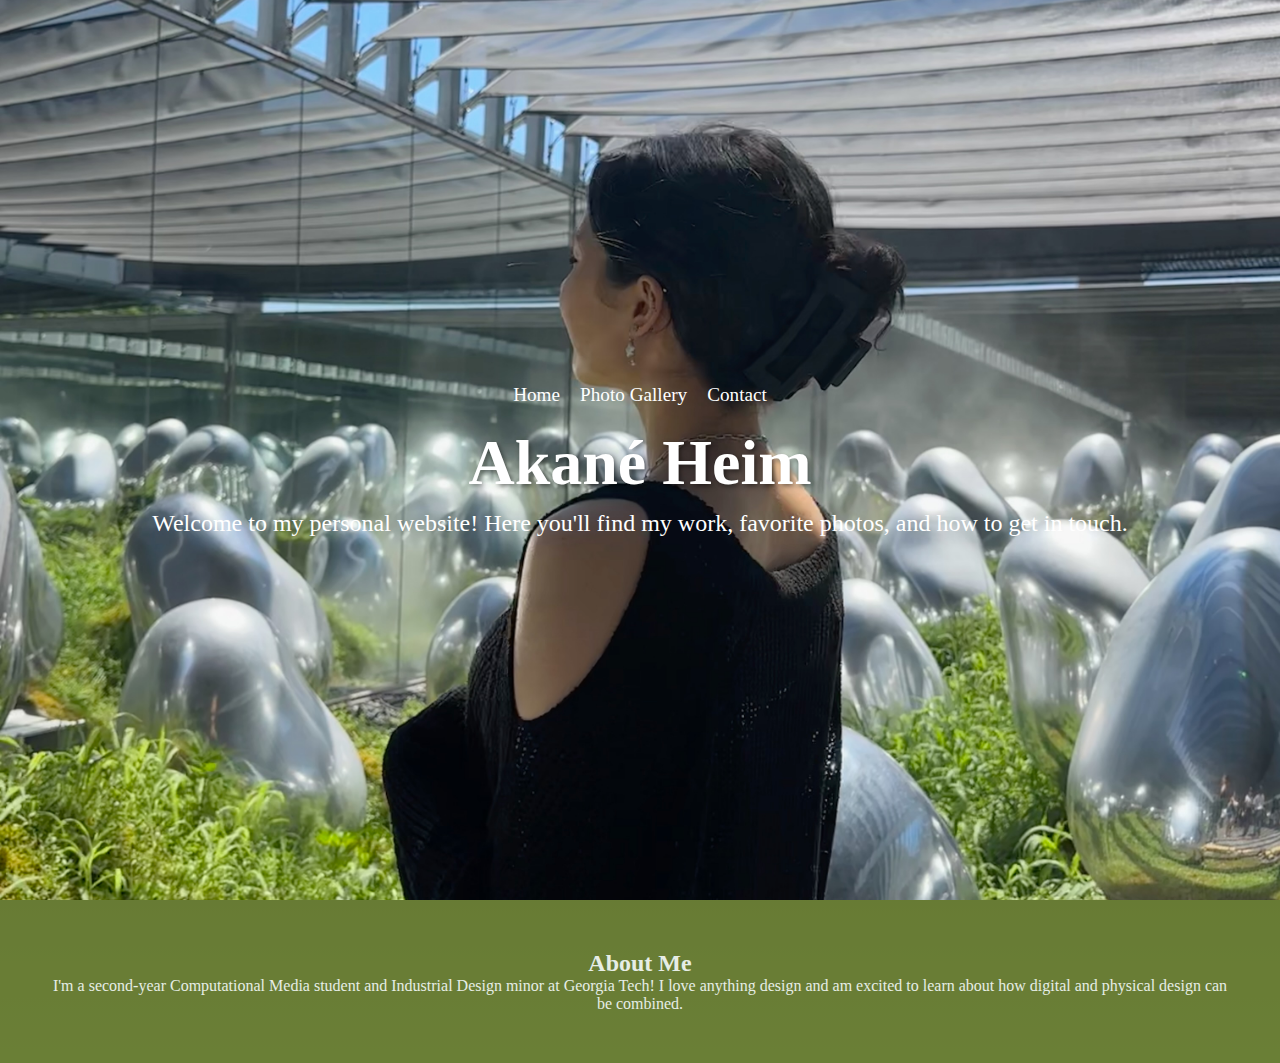
==== pages/home/index.html @ c7efa247 "make new folders" ====
<!DOCTYPE html>
<html lang="en">
<head>
    <meta charset="UTF-8">
    <meta name="viewport" content="width=device-width, initial-scale=1.0">
    <title>Akané's Website</title>
    <link rel="stylesheet" href="../../styles.css">
</head>
<body>
    <header class="header home-header"> <!-- Added "home-header" class here -->
        <nav class="navbar">
            <ul>
                <li><a href="index.html">Home</a></li>
                <li><a href="../gallery/gallery.html">Photo Gallery</a></li>
                <li><a href="../contact.html">Contact</a></li>
            </ul>
        </nav>
        <div class="intro">
            <h1>Akané Heim</h1>
            <p>Welcome to my personal website! Here you'll find my work, favorite photos, and how to get in touch.</p>
        </div>
    </header>

    <section class="banner">
        <h2>About Me</h2>
        <p>I'm a second-year Computational Media student and Industrial Design minor at Georgia Tech! I love anything design 
            and am excited to learn about how digital and physical design can be combined.</p>
    </section>
</body>
</html>
---- styles.css ----
/* Global Styles */
* {
    margin: 0;
    padding: 0;
    box-sizing: border-box;
}

body {
    font-family: Baskerville, "Baskerville Old Face";
    background: linear-gradient(to bottom, #556F44, #95BF74);
    color: #fff;
}

.header {
    height: 100vh;
    display: flex;
    flex-direction: column;
    justify-content: center;
    align-items: center;
    text-align: center;
    color: white;
}

/* Specific Background Image for the Home Page */
.home-header {
    background: url('IMG_3566.jpeg') no-repeat center center;
    background-size: cover;
}

.gallery-header {
    background: url('background.jpeg') no-repeat center center;
    background-size: cover;
}

.contact-header {
    background: url('background.jpeg') no-repeat center center;
    background-size: cover;
}

/* Navbar */
.navbar ul {
    list-style: none;
    display: flex;
    gap: 20px;
    padding: 20px;
}

.navbar a {
    text-decoration: none;
    color: white;
    font-size: 1.2rem;
}

.navbar a:hover {
    color: #A7CDBD
}

/* Intro Section on Home Page */
.intro h1 {
    font-size: 4rem;
    margin-bottom: 10px;
    text-shadow: 2px 2px 5px rgba(0, 0, 0, 0.5);
}

.intro p {
    font-size: 1.5rem;
}

.banner {
    background-color: rgba(88, 100, 29, 0.7); /* Emerald green with opacity */
    padding: 50px;
    text-align: center;
    color: #e6ede6;
}

/* Gallery */
.gallery {
    padding: 50px;
    text-align: center;
}

.gallery .image-container {
    display: flex;
    justify-content: space-around;
    flex-wrap: wrap;
}

.gallery img {
     width: 300px;
    height: auto;
    margin: 10px;
    border-radius: 10px;
    box-shadow: 0 4px 8px rgba(0, 0, 0, 0.2);
    object-fit: cover;
}

/* Contact Form */
.contact-form {
    padding: 50px;
    background-color: rgba(163, 180, 162, 0.7);
    text-align: center;
}

.contact-form form {
    display: inline-block;
    text-align: left;
}

.contact-form input, .contact-form textarea {
    width: 100%;
    padding: 10px;
    margin-bottom: 10px;
    border: none;
    border-radius: 5px;
}

.contact-form button {
    background-color: #BFB59E;
    color: white;
    padding: 10px 20px;
    border: none;
    border-radius: 5px;
    cursor: pointer;
}

.contact-form button:hover {
    background-color: #cc3333;
}
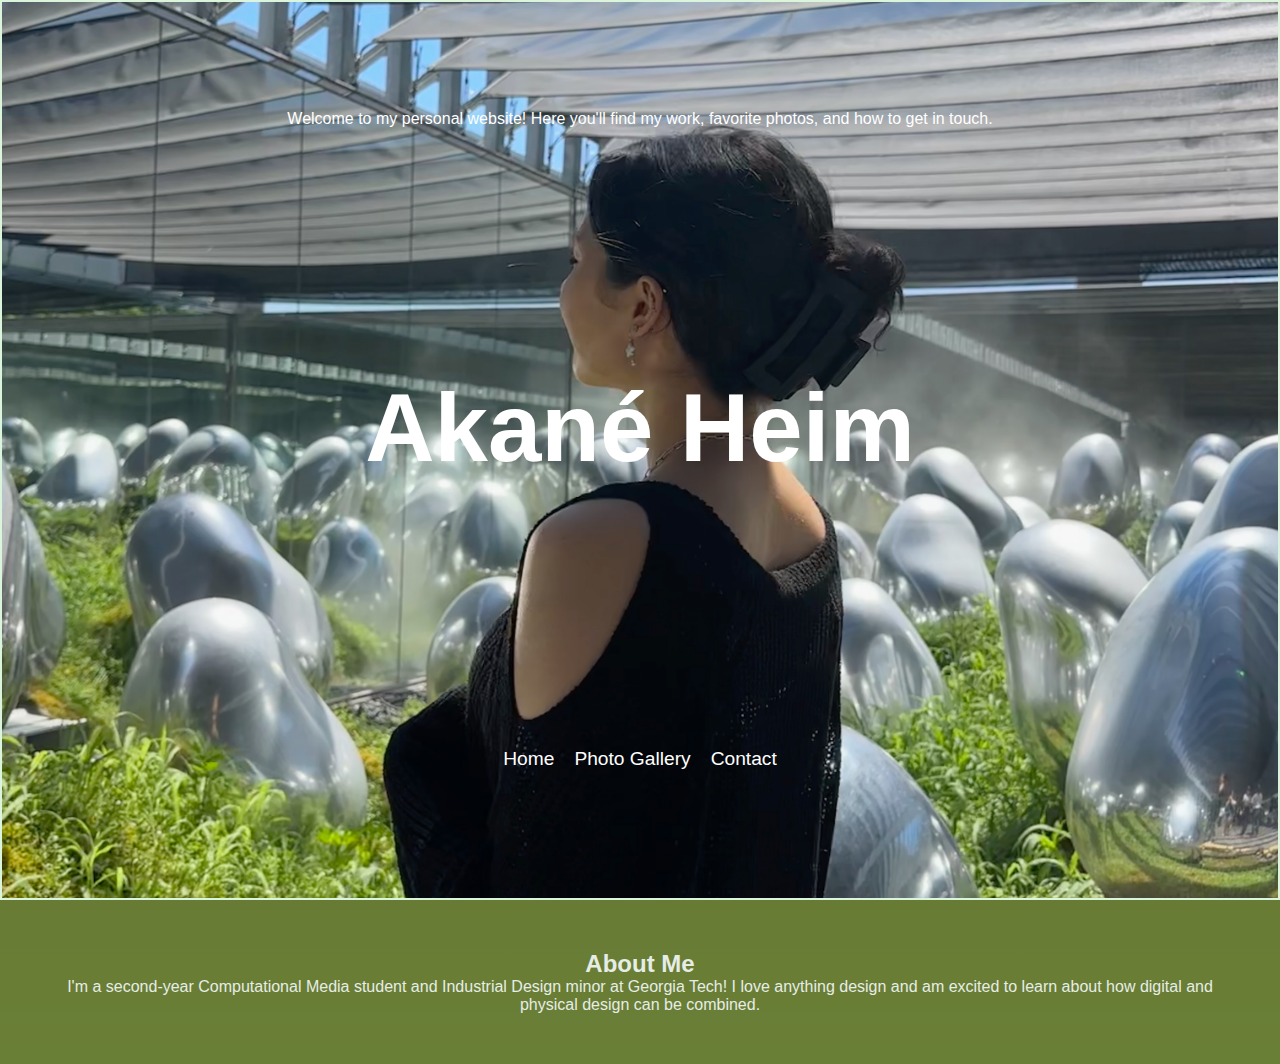
==== commit 549dd607: "some changes" ====
--- a/pages/home/index.html
+++ b/pages/home/index.html
@@ -6,8 +6,12 @@
     <title>Akané's Website</title>
     <link rel="stylesheet" href="../../styles.css">
 </head>
-<body>
-    <header class="header home-header"> <!-- Added "home-header" class here -->
+<body>   
+    <header class="header background-container">
+        <p>Welcome to my personal website! Here you'll find my work, favorite photos, and how to get in touch.</p>
+        <div class="name-container">
+            <h1 class="sliding-name">Akané Heim</h1>
+        </div> 
         <nav class="navbar">
             <ul>
                 <li><a href="index.html">Home</a></li>
@@ -15,10 +19,6 @@
                 <li><a href="../contact.html">Contact</a></li>
             </ul>
         </nav>
-        <div class="intro">
-            <h1>Akané Heim</h1>
-            <p>Welcome to my personal website! Here you'll find my work, favorite photos, and how to get in touch.</p>
-        </div>
     </header>
 
     <section class="banner">
--- a/styles.css
+++ b/styles.css
@@ -5,8 +5,65 @@
     box-sizing: border-box;
 }
 
+.background-container {
+    /* position: absolute; */
+    top: 0;
+    background: url('IMG_3566.jpeg') no-repeat center center;
+    background-color: rgb(140, 131, 232);
+    border: 2px solid #dbf4dc;
+    background-size: cover;
+}
+
+.intro-container {
+    position: absolute;
+    top: 10%;             /* Position the intro slightly down from the top */
+    left: 50%;            /* Center horizontally */
+    transform: translateX(-50%); /* Adjust horizontal centering */
+    background-color: rgba(0, 0, 0, 0.7); /* Semi-transparent background */
+    padding: 20px;
+    color: white;
+    text-align: center;
+    border-radius: 10px;
+    width: 80%;           /* Make it responsive */
+    max-width: 600px;
+    z-index: 10;          /* Ensures it's layered above other elements */
+}
+.intro-container h2 {
+    font-size: 2.5rem;
+    margin-bottom: 10px;
+    text-shadow: 2px 2px 5px rgba(0, 0, 0, 0.3);
+}
+
+.name-container {
+    position: relative;
+    width: 100%;
+    height: 600px;
+    overflow: hidden; /* Hide the text when it's outside the viewport */
+    display: flex;
+    align-items: center;
+    justify-content: center;
+  }
+  
+  .sliding-name {
+    position: absolute;
+    white-space: nowrap; /* Prevent the text from wrapping to the next line */
+    font-size: 6rem;
+    animation: slide 10s linear infinite;
+    color: #ffffff;
+  }
+  
+  @keyframes slide {
+    0% {
+      transform: translateX(100%); /* Start off-screen to the right */
+    }
+    100% {
+      transform: translateX(-100%); /* Move off-screen to the left */
+    }
+  }
+  
+
 body {
-    font-family: Baskerville, "Baskerville Old Face";
+    font-family: Arial, Helvetica, sans-serif;
     background: linear-gradient(to bottom, #556F44, #95BF74);
     color: #fff;
 }
@@ -19,12 +76,6 @@
     align-items: center;
     text-align: center;
     color: white;
-}
-
-/* Specific Background Image for the Home Page */
-.home-header {
-    background: url('IMG_3566.jpeg') no-repeat center center;
-    background-size: cover;
 }
 
 .gallery-header {
@@ -59,7 +110,7 @@
 .intro h1 {
     font-size: 4rem;
     margin-bottom: 10px;
-    text-shadow: 2px 2px 5px rgba(0, 0, 0, 0.5);
+    text-shadow: 2px 2px 5px rgba(255, 255, 255, 0.5);
 }
 
 .intro p {
@@ -67,7 +118,7 @@
 }
 
 .banner {
-    background-color: rgba(88, 100, 29, 0.7); /* Emerald green with opacity */
+    background-color: rgba(88, 100, 29, 0.7);
     padding: 50px;
     text-align: center;
     color: #e6ede6;
@@ -75,7 +126,7 @@
 
 /* Gallery */
 .gallery {
-    padding: 50px;
+    /* padding: 50px; */
     text-align: center;
 }
 
@@ -124,5 +175,5 @@
 }
 
 .contact-form button:hover {
-    background-color: #cc3333;
+    background-color: #f0fbff;
 }
